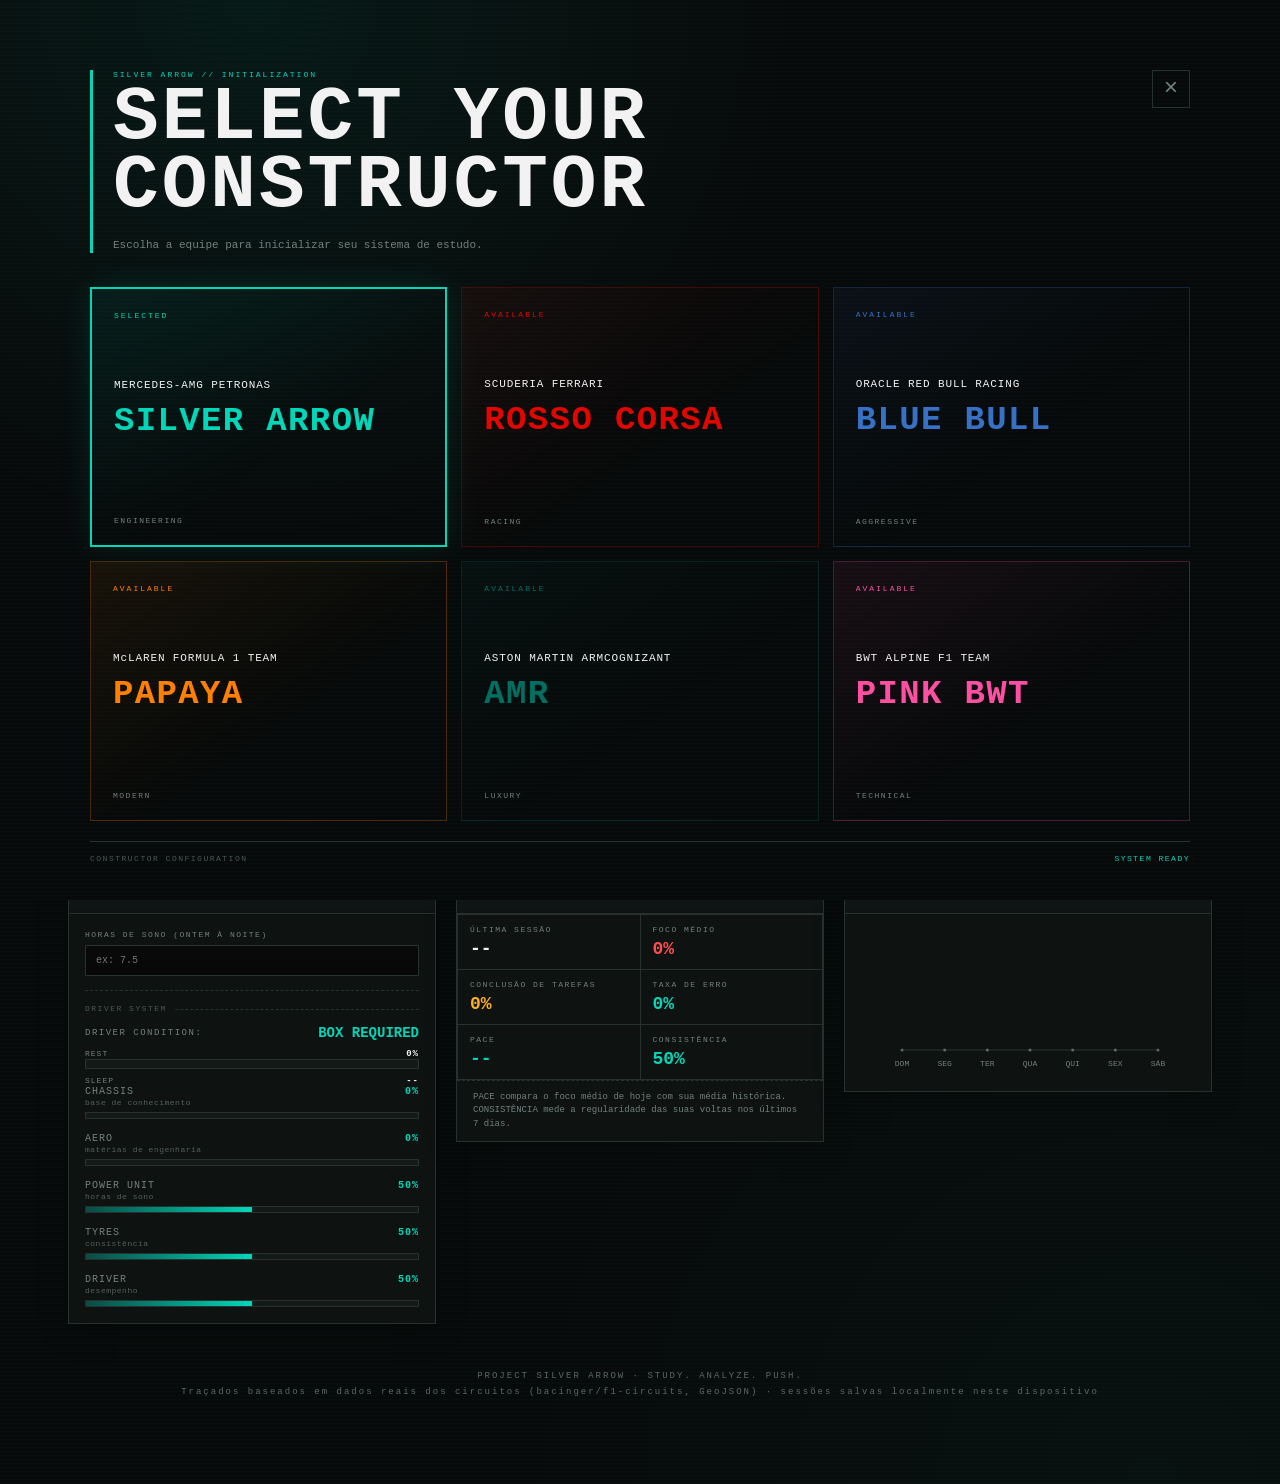
==== index.html @ b401e1d7 "Rename silver-arrow.html to index.html" ====
<!DOCTYPE html>
<html lang="pt-BR">

<head>
  <meta charset="UTF-8">

  <meta
    name="viewport"
    content="width=device-width, initial-scale=1.0"
  >

  <link rel="stylesheet" href="./css/base.css">
  <link
      id="teamStylesheet"
      rel="stylesheet"
  >

  <title>PROJECT SILVER ARROW</title>
</head>


<body>

<!-- =========================================================
     TEAM SELECTION OVERLAY
========================================================= -->

<div
  class="team-select-overlay"
  id="teamSelectOverlay"
>

  <div class="team-select-panel">

    <div class="team-select-header">

      <div>
        <span class="eyebrow">
          SILVER ARROW // INITIALIZATION
        </span>

        <h1>
          SELECT YOUR CONSTRUCTOR
        </h1>

        <p>
          Escolha a equipe para inicializar seu sistema de estudo.
        </p>
      </div>

      <button
        type="button"
        class="team-select-close"
        id="closeTeamSelectBtn"
        aria-label="Fechar seleção de equipe"
      >
        ×
      </button>

    </div>


    <div
      class="team-select-grid"
      id="teamSelectGrid"
    ></div>


    <div class="team-select-footer">

      <span>
        CONSTRUCTOR CONFIGURATION
      </span>

      <span>
        SYSTEM READY
      </span>

    </div>

  </div>

</div>



<!-- =========================================================
     TOPBAR
========================================================= -->

<header class="topbar">

  <div class="brand">

    <div
      class="brand-mark"
      aria-hidden="true"
    >
      S
    </div>


    <div class="brand-text">

      <div class="t1">
        SILVER ARROW
      </div>

      <div class="t2">
        MERCEDES-AMG STUDY CONTROL · POMODORO
      </div>

      <div
        class="brand-team"
        aria-label="Equipe atual"
      >
        MERCEDES-AMG PETRONAS
      </div>

    </div>

  </div>


  <div class="topbar-right">

    <div class="top-stat">

      <span>
        SESSÃO
      </span>

      <b id="topSession">
        FREE PRACTICE
      </b>

    </div>


    <div class="top-stat">

      <span>
        VOLTAS HOJE
      </span>

      <b id="topLapsToday">
        0
      </b>

    </div>


    <div class="top-stat">

      <span>
        TEMPO TOTAL
      </span>

      <b id="topTotalTime">
        0h 00m
      </b>

    </div>


    <button
      type="button"
      class="team-change-btn"
      id="changeTeamBtn"
    >
      TEAM // MERCEDES
    </button>

  </div>

</header>



<!-- =========================================================
     SUMMARY
========================================================= -->

<div
  class="summary"
  id="summaryBar"
></div>



<div class="wrap">


  <!-- =======================================================
       MAIN GRID
  ======================================================== -->

  <main class="main-grid">


    <!-- =====================================================
         SESSION PANEL
    ====================================================== -->

    <section class="session-panel">


      <div class="session-head">

        <div>

          <span class="eyebrow">
            CURRENT CIRCUIT
          </span>

          <h2 id="circuitTitle">
            SELECIONE UM CIRCUITO →
          </h2>

        </div>

        <span id="circuitLocation">
          -
        </span>

      </div>



      <!-- ===================================================
           TRACK
      ==================================================== -->

      <div class="trackview">

        <span
          class="track-rd"
          id="trackRd"
        >
          RD --
        </span>


        <svg
          id="trackSvg"
          viewBox="0 0 300 200"
          role="img"
          aria-label="Traçado do circuito"
        ></svg>


        <span class="track-caption">

          DISTÂNCIA PERCORRIDA

          <b id="trackPct">
            0%
          </b>

        </span>

      </div>



      <!-- ===================================================
           TIMER
      ==================================================== -->

      <div class="timer-block">

        <div
          class="session-type"
          id="sessionTypeLabel"
        >
          FREE PRACTICE
        </div>


        <div
          class="timer-display"
          id="timerDisplay"
        >
          25:00
        </div>


        <div
          class="timer-sub"
          id="timerSub"
        >
          SESSÃO PARADA · VOLTA 1
        </div>


        <div class="controls">

          <button
            type="button"
            id="startBtn"
          >
            [ PUSH ]
          </button>


          <button
            type="button"
            class="secondary"
            id="resetBtn"
          >
            [ BOX ]
          </button>

        </div>

      </div>



      <!-- ===================================================
           SESSION MODES
      ==================================================== -->

      <div class="modeswitch">

        <button
          type="button"
          data-mode="practice"
          class="active"
        >
          FREE PRACTICE 25
        </button>


        <button
          type="button"
          data-mode="qualy"
        >
          QUALIFYING
        </button>


        <button
          type="button"
          data-mode="race"
        >
          RACE
        </button>


        <button
          type="button"
          data-mode="short"
        >
          PIT STOP 5
        </button>


        <button
          type="button"
          data-mode="long"
        >
          BOX LONGO 15
        </button>

      </div>



      <!-- ===================================================
           SUBJECT
      ==================================================== -->

      <div class="box-body subject-body">

        <div class="subject-select">

          <label for="subjectSelect">
            MATÉRIA DESTA VOLTA
          </label>


          <select id="subjectSelect">

            <option value="calculo">
              Cálculo / Matemática (engenharia)
            </option>

            <option value="estruturas">
              Estruturas / Resistência dos Materiais (engenharia)
            </option>

            <option value="termo">
              Termodinâmica / Fluidos (engenharia)
            </option>

            <option value="eletrica">
              Eletricidade / Circuitos (engenharia)
            </option>

            <option value="programacao">
              Programação / Controle (engenharia)
            </option>

            <option value="outra">
              Outra matéria
            </option>

          </select>

        </div>

      </div>



      <!-- ===================================================
           ENGINEER
      ==================================================== -->

      <div class="engineer">

        <b>
          ENGINEER:
        </b>

        <span id="engineerMsg">
          Selecione um circuito e aperte PUSH
          para começar a sessão.
        </span>

      </div>



      <!-- ===================================================
           RATING / DEBRIEF
      ==================================================== -->

      <div
        class="rating-panel"
        id="ratingPanel"
        hidden
      >

        <div class="rtitle">
          DEBRIEF DA VOLTA —
          COMO FOI A SESSÃO?
        </div>


        <div class="rating-row">

          <div class="rlabel">

            <span>
              FOCO
            </span>

            <b id="focusVal">
              7
            </b>

          </div>


          <input
            type="range"
            min="1"
            max="10"
            value="7"
            id="focusRange"
          >

        </div>


        <div class="rating-row">

          <div class="rlabel">

            <span>
              TAREFAS CONCLUÍDAS
            </span>

            <b id="completionVal">
              80%
            </b>

          </div>


          <input
            type="range"
            min="0"
            max="100"
            value="80"
            id="completionRange"
          >

        </div>


        <div class="rating-row">

          <div class="rlabel">

            <span>
              ERROS / DISTRAÇÕES
            </span>

            <b id="errorsVal">
              10%
            </b>

          </div>


          <input
            type="range"
            min="0"
            max="100"
            value="10"
            id="errorsRange"
          >

        </div>


        <button
          type="button"
          class="rating-submit"
          id="ratingSubmit"
        >
          [ CONFIRMAR TELEMETRIA ]
        </button>

      </div>


    </section>



    <!-- =====================================================
         CIRCUIT PICKER
    ====================================================== -->

    <section class="picker-panel">

      <div class="picker-head">

        <div>

          <span class="eyebrow">
            SESSION ROUTING
          </span>

          <h2>
            CALENDÁRIO 2026
          </h2>

        </div>

        <span>
          24 GPs · traçados reais
        </span>

      </div>


      <div
        class="circuit-list"
        id="circuitList"
      ></div>

    </section>


  </main>



  <!-- =======================================================
       LOWER GRID
  ======================================================== -->

  <section class="lower-grid">


    <!-- =====================================================
         CAR STATUS
    ====================================================== -->

    <section class="box-panel">

      <div class="box-head">

        <h2>
          MERCEDES-AMG F1
        </h2>

        <span>
          status do carro
        </span>

      </div>


      <div class="box-body">


        <!-- ================================================
             SLEEP INPUT
        ================================================= -->

        <div
          class="subject-select sleep-input-group"
        >

          <label for="sleepInput">
            HORAS DE SONO (ONTEM À NOITE)
          </label>


          <input
            type="number"
            id="sleepInput"
            min="0"
            max="14"
            step="0.5"
            placeholder="ex: 7.5"
          >

        </div>



        <!-- ================================================
             DRIVER CONDITION
        ================================================= -->

        <div class="driver-condition">


          <div class="condition-header">

            <span>
              DRIVER CONDITION:
            </span>

            <strong id="restStatus">
              --
            </strong>

          </div>


          <div class="condition-row">

            <span>
              REST
            </span>

            <strong id="restValue">
              --%
            </strong>

          </div>


          <div class="bar-track">

            <div
              class="bar-fill"
              id="restBar"
              style="width:0%;"
            ></div>

          </div>


          <div class="condition-sleep">

            <span>
              SLEEP
            </span>

            <strong id="sleepDisplay">
              --
            </strong>

          </div>


        </div>



        <!-- ================================================
             CAR ATTRIBUTES
        ================================================= -->

        <div
          id="carStatusBody"
        ></div>


      </div>

    </section>



    <!-- =====================================================
         STUDY TELEMETRY
    ====================================================== -->

    <section class="box-panel">

      <div class="box-head">

        <h2>
          STUDY TELEMETRY
        </h2>

        <span id="telemetrySessionCount">
          0 voltas
        </span>

      </div>


      <div
        class="telemetry-grid"
        id="telemetryGrid"
      ></div>


      <div class="telemetry-note">

        PACE compara o foco médio de hoje
        com sua média histórica.

        CONSISTÊNCIA mede a regularidade
        das suas voltas nos últimos 7 dias.

      </div>

    </section>



    <!-- =====================================================
         FOCUS CHART
    ====================================================== -->

    <section class="box-panel">

      <div class="box-head">

        <h2>
          FOCO · 7 DIAS
        </h2>

        <span>
          histórico
        </span>

      </div>


      <div class="box-body">

        <svg
          class="chart-svg"
          id="focusChart"
          viewBox="0 0 280 140"
          role="img"
          aria-label="Histórico de foco dos últimos sete dias"
        ></svg>

      </div>

    </section>


  </section>



  <!-- =======================================================
       FOOTER
  ======================================================== -->

  <footer>

    <span>
      PROJECT SILVER ARROW · STUDY. ANALYZE. PUSH.
    </span>

    <br>

    <span>
      Traçados baseados em dados reais dos circuitos
      (bacinger/f1-circuits, GeoJSON)
      · sessões salvas localmente neste dispositivo
    </span>

  </footer>


</div>



<!-- =========================================================
     JAVASCRIPT
========================================================= -->

<script
  type="module"
  src="index.js"
></script>


</body>

</html>
---- css/base.css ----
/* =========================================================
   SILVER ARROW
   BASE UI SYSTEM

   Shared structure
   Shared dimensions
   Shared components
   Shared responsive behavior

   TEAM SKINS:
   - colors
   - visual identity
   - decorations
   - effects
   ========================================================= */


/* =========================================================
   CORE
   ========================================================= */

:root {

    /* -----------------------------------------------------
       STRUCTURAL COLORS
       ----------------------------------------------------- */

    --black: #070707;
    --black-2: #0a0a0a;

    --panel: #101010;
    --panel2: #151515;
    --panel3: #1b1b1b;

    --line: #292929;
    --line-bright: #3d3d3d;

    --silver: #bdbdbd;
    --silver-dim: #777777;
    --silver-dark: #444444;

    --white: #f2f2f2;

    /* -----------------------------------------------------
       TEAM FALLBACK
       ----------------------------------------------------- */

    --accent: #00d7b9;
    --accent-bright: #35ffe3;
    --accent-dark: #087c6d;
    --accent-dim: #084c44;

    --accent-rgb: 0, 215, 185;

    /* -----------------------------------------------------
       STATUS
       ----------------------------------------------------- */

    --red: #ff4d4d;
    --amber: #ffb020;
    --yellow: #fff200;
    --green: #b8d400;

    /* -----------------------------------------------------
       TYPOGRAPHY
       ----------------------------------------------------- */

    --mono:
        "JetBrains Mono",
        "IBM Plex Mono",
        "Courier New",
        monospace;

    --display:
        "Rajdhani",
        "Titillium Web",
        Arial,
        sans-serif;

    /* -----------------------------------------------------
       EFFECTS
       ----------------------------------------------------- */

    --glow-accent:
        0 0 14px
        rgba(
            var(--accent-rgb),
            0.18
        );

    --glow-accent-strong:
        0 0 20px
        rgba(
            var(--accent-rgb),
            0.35
        );
}


/* =========================================================
   RESET
   ========================================================= */

* {
    box-sizing: border-box;
}

html,
body {
    margin: 0;
    padding: 0;
}

html {
    min-height: 100%;
}

body {

    min-height: 100vh;

    overflow-x: hidden;

    background:
        var(--background, var(--black));

    color:
        var(--silver);

    font-family:
        var(--mono);

    -webkit-font-smoothing:
        antialiased;
}

button,
input,
select {
    font-family: inherit;
}

button {
    user-select: none;
}

button:focus-visible,
input:focus-visible,
select:focus-visible {

    outline:
        1px solid var(--accent);

    outline-offset: 2px;
}

a {
    color:
        var(--accent);
}


/* =========================================================
   SCROLLBAR
   ========================================================= */

::-webkit-scrollbar {

    width: 6px;
    height: 6px;
}

::-webkit-scrollbar-track {

    background:
        var(--black);
}

::-webkit-scrollbar-thumb {

    background:
        var(--line-bright);
}

::-webkit-scrollbar-thumb:hover {

    background:
        var(--accent-dim);
}


/* =========================================================
   LAYOUT
   ========================================================= */

.wrap {

    width: 100%;

    max-width: 1180px;

    margin: 0 auto;

    padding:
        22px 18px 60px;
}

.main-grid {

    display: grid;

    grid-template-columns:
        1.15fr 1fr;

    gap: 20px;

    align-items: start;
}

.lower-grid {

    display: grid;

    grid-template-columns:
        1fr 1fr 1fr;

    gap: 20px;

    margin-top: 20px;

    align-items: start;
}


/* =========================================================
   PANELS
   ========================================================= */

.session-panel,
.picker-panel,
.box-panel {

    position: relative;

    background:
        var(--panel);

    border:
        1px solid var(--line);

    box-shadow:
        0 10px 30px
        rgba(0, 0, 0, 0.18),

        inset 0 1px 0
        rgba(
            255,
            255,
            255,
            0.012
        );
}


/* =========================================================
   PANEL HEADERS
   ========================================================= */

.session-head,
.picker-head,
.box-head {

    display: flex;

    justify-content:
        space-between;

    align-items: center;

    gap: 12px;

    padding:
        12px 16px;

    border-bottom:
        1px solid var(--line);
}

.session-head h2,
.picker-head h2,
.box-head h2 {

    margin: 0;

    color:
        var(--white);

    font-size: 12px;

    letter-spacing: 3px;
}

.session-head span,
.picker-head span,
.box-head span {

    color:
        var(--silver-dim);

    font-size: 9px;

    letter-spacing: 1px;
}


/* =========================================================
   EYEBROW
   ========================================================= */

.eyebrow {

    display: block;

    margin-bottom: 5px;

    color:
        var(--accent);

    font-size: 8px;

    letter-spacing: 2px;
}


/* =========================================================
   BOX BODY
   ========================================================= */

.box-body {

    padding: 16px;
}

.subject-body {

    padding-bottom: 16px;

    border-bottom:
        1px solid var(--line);
}


/* =========================================================
   SUBJECT SELECT
   ========================================================= */

.subject-select {

    margin-bottom: 14px;
}

.subject-select:last-child {

    margin-bottom: 0;
}

.subject-select label {

    display: block;

    margin-bottom: 6px;

    color:
        var(--silver-dim);

    font-size: 8px;

    letter-spacing: 1.5px;
}

.subject-select select,
.subject-select input {

    width: 100%;

    padding:
        9px 10px;

    border:
        1px solid var(--line);

    background:
        linear-gradient(
            180deg,
            var(--black-2),
            var(--black)
        );

    color:
        var(--white);

    font-family:
        var(--mono);

    font-size: 10px;

    cursor: pointer;
}

.subject-select select:hover,
.subject-select input:hover {

    border-color:
        var(--line-bright);
}

.subject-select select:focus,
.subject-select input:focus {

    outline: none;

    border-color:
        var(--accent);

    box-shadow:
        0 0 0 1px
        rgba(
            var(--accent-rgb),
            0.08
        );
}


/* =========================================================
   SLEEP INPUT
   ========================================================= */

.sleep-input-group {

    margin-bottom: 16px;

    padding-bottom: 14px;

    border-bottom:
        1px dashed var(--line);
}

.sleep-input-group input {

    cursor: text;
}


/* =========================================================
   ENGINEER
   ========================================================= */

.engineer {

    display: flex;

    align-items:
        baseline;

    gap: 8px;

    padding:
        12px 16px;

    border-top:
        1px dashed var(--line);

    color:
        var(--silver-dim);

    font-size: 10px;

    line-height: 1.5;
}

.engineer b {

    flex-shrink: 0;

    color:
        var(--accent);

    font-size: 9px;

    letter-spacing: 1px;
}


/* =========================================================
   RATING PANEL
   ========================================================= */

.rating-panel {

    padding: 16px;

    border-top:
        1px solid var(--accent);

    background:
        linear-gradient(
            180deg,
            rgba(
                var(--accent-rgb),
                0.07
            ),
            rgba(
                var(--accent-rgb),
                0.02
            )
        );
}

.rating-panel[hidden] {
    display: none;
}

.rating-panel .rtitle {

    margin-bottom: 12px;

    color:
        var(--accent);

    font-size: 9px;

    letter-spacing: 2px;
}

.rating-row {

    margin-bottom: 12px;
}

.rating-row .rlabel {

    display: flex;

    justify-content:
        space-between;

    margin-bottom: 6px;

    color:
        var(--silver-dim);

    font-size: 9px;
}

.rating-row .rlabel b {

    color:
        var(--white);
}

.rating-row input[type="range"] {

    width: 100%;

    accent-color:
        var(--accent);

    cursor: pointer;
}

.rating-submit {

    width: 100%;

    margin-top: 4px;

    padding: 10px;

    border:
        1px solid var(--accent);

    background:
        var(--accent-dim);

    color:
        var(--accent);

    font-family:
        var(--mono);

    font-size: 10px;

    letter-spacing: 2px;

    cursor: pointer;
}

.rating-submit:hover {

    background:
        var(--accent);

    color:
        var(--black);

    box-shadow:
        var(--glow-accent);
}


/* =========================================================
   CAR STATUS
   ========================================================= */

.car-attr {

    margin-bottom: 14px;
}

.car-attr:last-child {

    margin-bottom: 0;
}

.car-attr-row {

    display: flex;

    justify-content:
        space-between;

    margin-bottom: 5px;

    font-size: 10px;

    letter-spacing: 1px;
}

.car-attr-row .attr-name {

    color:
        var(--silver-dim);
}

.car-attr-row .attr-name small {

    display: block;

    margin-top: 1px;

    color:
        var(--silver-dim);

    opacity: 0.7;

    font-size: 8px;

    letter-spacing: 0.5px;

    text-transform: none;
}

.car-attr-row .attr-val {

    color:
        var(--accent);

    font-weight: 600;

    font-variant-numeric:
        tabular-nums;
}


/* =========================================================
   BARS
   ========================================================= */

.bar-track {

    position: relative;

    height: 7px;

    overflow: hidden;

    background:
        var(--panel2);

    border:
        1px solid var(--line);
}

.bar-fill {

    height: 100%;

    background:
        linear-gradient(
            90deg,
            var(--accent-dim),
            var(--accent)
        );

    box-shadow:
        0 0 7px
        rgba(
            var(--accent-rgb),
            0.25
        );
}


/* =========================================================
   DRIVER CONDITION
   ========================================================= */

.driver-condition {

    position: relative;

    margin-top: 18px;

    padding-top: 15px;

    border-top:
        1px dashed var(--line);
}

.driver-condition::before {

    content:
        "DRIVER SYSTEM";

    position: absolute;

    top: -6px;

    left: 0;

    padding-right: 8px;

    background:
        var(--panel);

    color:
        var(--silver-dark);

    font-size: 8px;

    letter-spacing: 1.5px;
}

.condition-header {

    display: flex;

    justify-content:
        space-between;

    align-items: center;

    margin-bottom: 8px;
}

.condition-header span {

    color:
        var(--silver-dim);

    font-size: 9px;

    letter-spacing: 1.5px;
}

.condition-header strong {

    color:
        var(--accent);

    font-size: 14px;

    font-weight: 600;

    font-variant-numeric:
        tabular-nums;
}

.condition-row,
.condition-sleep {

    display: flex;

    justify-content:
        space-between;

    align-items: center;

    margin-top: 7px;

    color:
        var(--silver-dim);

    font-size: 8px;

    letter-spacing: 1px;
}

.condition-row strong,
.condition-sleep strong {

    color:
        var(--white);

    font-size: 9px;

    font-variant-numeric:
        tabular-nums;
}

.driver-condition .bar-track {

    height: 10px;
}

.driver-condition .bar-fill {

    transition:
        width 300ms ease,
        background 200ms ease;
}


/* =========================================================
   REST STATES
   ========================================================= */

.driver-condition.warning .bar-fill {

    background:
        linear-gradient(
            90deg,
            #704800,
            var(--amber)
        );
}

.driver-condition.warning
.condition-header strong {

    color:
        var(--amber);
}

.driver-condition.danger .bar-fill {

    background:
        linear-gradient(
            90deg,
            #641f1f,
            var(--red)
        );
}

.driver-condition.danger
.condition-header strong {

    color:
        var(--red);
}


/* =========================================================
   TELEMETRY
   ========================================================= */

.telemetry-grid {

    display: grid;

    grid-template-columns:
        1fr 1fr;

    gap: 1px;

    background:
        var(--line);

    border:
        1px solid var(--line);
}

.telemetry-cell {

    padding:
        10px 12px;

    background:
        var(--panel);
}

.telemetry-cell .tlabel {

    margin-bottom: 5px;

    color:
        var(--silver-dim);

    font-size: 8px;

    letter-spacing: 1.5px;
}

.telemetry-cell .tval {

    color:
        var(--white);

    font-size: 18px;

    font-weight: 600;

    font-variant-numeric:
        tabular-nums;
}

.telemetry-cell .tval.teal {

    color:
        var(--accent);
}

.telemetry-cell .tval.amber {

    color:
        var(--amber);
}

.telemetry-cell .tval.red {

    color:
        var(--red);
}

.telemetry-note {

    padding:
        10px 16px;

    border-top:
        1px dashed var(--line);

    color:
        var(--silver-dim);

    font-size: 9px;

    line-height: 1.5;
}


/* =========================================================
   FOCUS CHART
   ========================================================= */

.chart-svg {

    width: 100%;

    height: 140px;
}

.chart-axis-line {

    stroke:
        var(--line);

    stroke-width: 1;
}

.chart-line {

    fill: none;

    stroke:
        var(--accent);

    stroke-width: 2;

    filter:
        drop-shadow(
            0 0 3px
            rgba(
                var(--accent-rgb),
                0.6
            )
        );
}

.chart-dot {

    fill:
        var(--white);
}

.chart-label {

    fill:
        var(--silver-dim);

    font-family:
        var(--mono);

    font-size: 8px;
}


/* =========================================================
   CIRCUIT PICKER
   ========================================================= */

.circuit-list {

    max-height: 560px;

    overflow-y: auto;
}

.circuit-row {

    position: relative;

    display: flex;

    align-items: center;

    gap: 12px;

    padding:
        10px 16px;

    border-bottom:
        1px solid var(--line);

    cursor: pointer;

    transition:
        background 100ms ease,
        padding-left 100ms ease;
}

.circuit-row:hover {

    background:
        var(--panel2);
}

.circuit-row.active {

    padding-left: 14px;

    background:
        linear-gradient(
            90deg,
            rgba(
                var(--accent-rgb),
                0.10
            ),
            rgba(
                var(--accent-rgb),
                0.025
            )
        );

    border-left:
        2px solid var(--accent);

    box-shadow:
        inset 10px 0 20px
        rgba(
            var(--accent-rgb),
            0.025
        );
}

.circuit-row .rd {

    width: 26px;

    flex-shrink: 0;

    color:
        var(--silver-dim);

    font-size: 9px;
}

.circuit-row .mini-track {

    width: 46px;

    height: 32px;

    flex-shrink: 0;

    opacity: 0.8;
}

.circuit-row:hover .mini-track,
.circuit-row.active .mini-track {

    opacity: 1;
}

.circuit-row .mini-track svg {

    width: 100%;

    height: 100%;
}

.circuit-row .mini-track .track-line {

    stroke-width: 4;
}

.circuit-row .rinfo {

    flex: 1;

    min-width: 0;
}

.circuit-row .rname {

    color:
        var(--white);

    font-size: 11px;

    white-space: nowrap;

    overflow: hidden;

    text-overflow: ellipsis;
}

.circuit-row .rmeta {

    margin-top: 2px;

    color:
        var(--silver-dim);

    font-size: 9px;

    white-space: nowrap;

    overflow: hidden;

    text-overflow: ellipsis;
}

.circuit-row .rlaps {

    flex-shrink: 0;

    color:
        var(--accent);

    font-size: 10px;

    text-align: right;

    font-variant-numeric:
        tabular-nums;
}

.circuit-row .rlaps small {

    display: block;

    color:
        var(--silver-dim);

    font-size: 8px;

    letter-spacing: 1px;
}

.status-tag {

    flex-shrink: 0;

    padding:
        2px 5px;

    border:
        1px solid currentColor;

    font-size: 8px;

    letter-spacing: 1px;
}

.status-tag.cancel {

    color:
        var(--red);
}

.status-tag.next {

    color:
        var(--amber);
}


/* =========================================================
   TEAM SELECTION OVERLAY
   ========================================================= */

.team-select-overlay {

    position: fixed;

    inset: 0;

    z-index: 9999;

    display: none;

    overflow-y: auto;

    background:
        var(--background);

    color:
        var(--silver);
}

.team-select-overlay.is-open {

    display: block;
}

body.team-selection-open {

    overflow: hidden;
}


/* =========================================================
   TEAM SELECT PANEL
   ========================================================= */

.team-select-panel {

    width:
        min(
            1100px,
            calc(100% - 40px)
        );

    min-height: 100vh;

    margin: 0 auto;

    padding:
        70px 0 40px;

    display: flex;

    flex-direction: column;

    justify-content: center;
}


/* =========================================================
   TEAM SELECT HEADER
   ========================================================= */

.team-select-header {

    position: relative;

    display: flex;

    justify-content:
        space-between;

    gap: 30px;

    margin-bottom: 34px;

    padding-left: 20px;

    border-left:
        3px solid var(--accent);
}

.team-select-header h1 {

    margin: 0;

    color:
        var(--white);

    font-family:
        "Rajdhani",
        var(--mono),
        sans-serif;

    font-size:
        clamp(
            42px,
            7vw,
            76px
        );

    line-height: 0.9;

    letter-spacing:
        0.04em;
}

.team-select-header p {

    margin:
        16px 0 0;

    color:
        var(--silver-dim);

    font-size: 11px;

    line-height: 1.5;
}


/* =========================================================
   CLOSE BUTTON
   ========================================================= */

.team-select-close {

    width: 38px;

    height: 38px;

    flex-shrink: 0;

    border:
        1px solid var(--line);

    background:
        transparent;

    color:
        var(--silver-dim);

    font-size: 24px;

    line-height: 1;

    cursor: pointer;
}

.team-select-close:hover {

    color:
        var(--accent);

    border-color:
        var(--accent);

    background:
        rgba(
            var(--accent-rgb),
            0.05
        );
}


/* =========================================================
   TEAM SELECT GRID
   ========================================================= */

.team-select-grid {

    display: grid;

    grid-template-columns:
        repeat(
            3,
            1fr
        );

    gap: 14px;
}


/* =========================================================
   TEAM SELECT CARD
   ========================================================= */

.team-select-card {

    position: relative;

    min-height: 260px;

    display: flex;

    flex-direction: column;

    align-items: flex-start;

    padding: 22px;

    border:
        1px solid
        color-mix(
            in srgb,
            var(--team-accent)
            25%,
            transparent
        );

    background:
        linear-gradient(
            145deg,
            color-mix(
                in srgb,
                var(--team-accent)
                7%,
                transparent
            ),
            transparent 60%
        );

    color:
        var(--silver);

    text-align: left;

    cursor: pointer;

    transition:
        transform 180ms ease,
        border-color 180ms ease,
        background 180ms ease,
        box-shadow 180ms ease;
}

.team-select-card:hover {

    transform:
        translateY(-4px);

    border-color:
        var(--team-accent);

    background:
        linear-gradient(
            145deg,
            color-mix(
                in srgb,
                var(--team-accent)
                10%,
                transparent
            ),
            transparent 65%
        );
}

.team-select-card.selected {

    border:
        2px solid
        var(--team-accent);

    box-shadow:
        0 0 30px
        color-mix(
            in srgb,
            var(--team-accent)
            12%,
            transparent
        );
}


/* =========================================================
   TEAM SELECT CARD CONTENT
   ========================================================= */

.team-select-card__status {

    color:
        var(--team-accent);

    font-size: 8px;

    letter-spacing: 2px;
}

.team-select-card__team {

    margin-top: 58px;

    color:
        var(--white);

    font-size: 11px;

    line-height: 1.4;

    letter-spacing:
        0.08em;
}

.team-select-card__project {

    margin-top: 8px;

    color:
        var(--team-accent);

    font-family:
        "Rajdhani",
        var(--mono),
        sans-serif;

    font-size: 34px;

    font-weight: 700;

    letter-spacing:
        0.04em;
}

.team-select-card__style {

    position: absolute;

    left: 22px;

    bottom: 20px;

    color:
        var(--silver-dim);

    font-size: 8px;

    letter-spacing: 1.5px;
}


/* =========================================================
   TEAM SELECT FOOTER
   ========================================================= */

.team-select-footer {

    display: flex;

    justify-content:
        space-between;

    margin-top: 20px;

    padding-top: 12px;

    border-top:
        1px solid var(--line);

    color:
        var(--silver-dark);

    font-size: 8px;

    letter-spacing: 1.5px;
}

.team-select-footer span:last-child {

    color:
        var(--accent);
}


/* =========================================================
   FOOTER
   ========================================================= */

footer {

    margin-top: 20px;

    padding:
        24px 0;

    color:
        var(--silver-dim);

    font-size: 9px;

    letter-spacing: 2px;

    line-height: 1.8;

    text-align: center;

    opacity: 0.8;
}


/* =========================================================
   RESPONSIVE
   ========================================================= */

@media (max-width: 920px) {

    .main-grid {

        grid-template-columns:
            1fr;
    }

    .lower-grid {

        grid-template-columns:
            1fr;
    }
}


@media (max-width: 800px) {

    .team-select-panel {

        width:
            min(
                calc(100% - 28px),
                600px
            );

        padding:
            40px 0;
    }

    .team-select-grid {

        grid-template-columns:
            1fr;
    }

    .team-select-header h1 {

        font-size: 48px;
    }

    .team-select-card {

        min-height: 210px;
    }

    .team-select-card__project {

        font-size: 28px;
    }
}


@media (max-width: 700px) {

    .topbar {

        align-items:
            flex-start;
    }

    .topbar-right {

        width: 100%;

        justify-content:
            space-between;

        gap: 10px;

        flex-wrap: wrap;
    }

    .topbar-right > div::before {

        display: none;
    }

    .trackview {

        height: 240px;
    }

    .timer-display {

        font-size: 52px;
    }

    .modeswitch {

        overflow-x: auto;
    }

    .modeswitch button {

        min-width: 110px;

        font-size: 8px;

        letter-spacing: 1px;
    }

    .session-head,
    .picker-head,
    .box-head {

        align-items:
            flex-start;

        flex-direction:
            column;
    }
}


@media (max-width: 520px) {

    .wrap {

        padding:
            14px 10px 40px;
    }

    .brand-text .t1 {

        font-size: 13px;
    }

    .brand-text .t2 {

        font-size: 8px;
    }

    .timer-display {

        font-size: 46px;
    }

    .controls button {

        padding:
            10px 14px;

        font-size: 9px;
    }

    .summary .cell {

        padding:
            10px 12px;
    }

    .summary .value {

        font-size: 17px;
    }

    .circuit-row {

        gap: 8px;

        padding:
            9px 10px;
    }

    .circuit-row .mini-track {

        width: 40px;
    }

    .team-select-header {

        padding-left: 14px;
    }

    .team-select-header h1 {

        font-size: 38px;
    }

    .team-select-header p {

        font-size: 10px;
    }

    .team-select-card {

        min-height: 190px;

        padding: 18px;
    }

    .team-select-card__project {

        font-size: 25px;
    }

    .team-select-footer {

        flex-direction:
            column;

        gap: 6px;
    }

    footer {

        font-size: 8px;

        letter-spacing: 1px;
    }
}
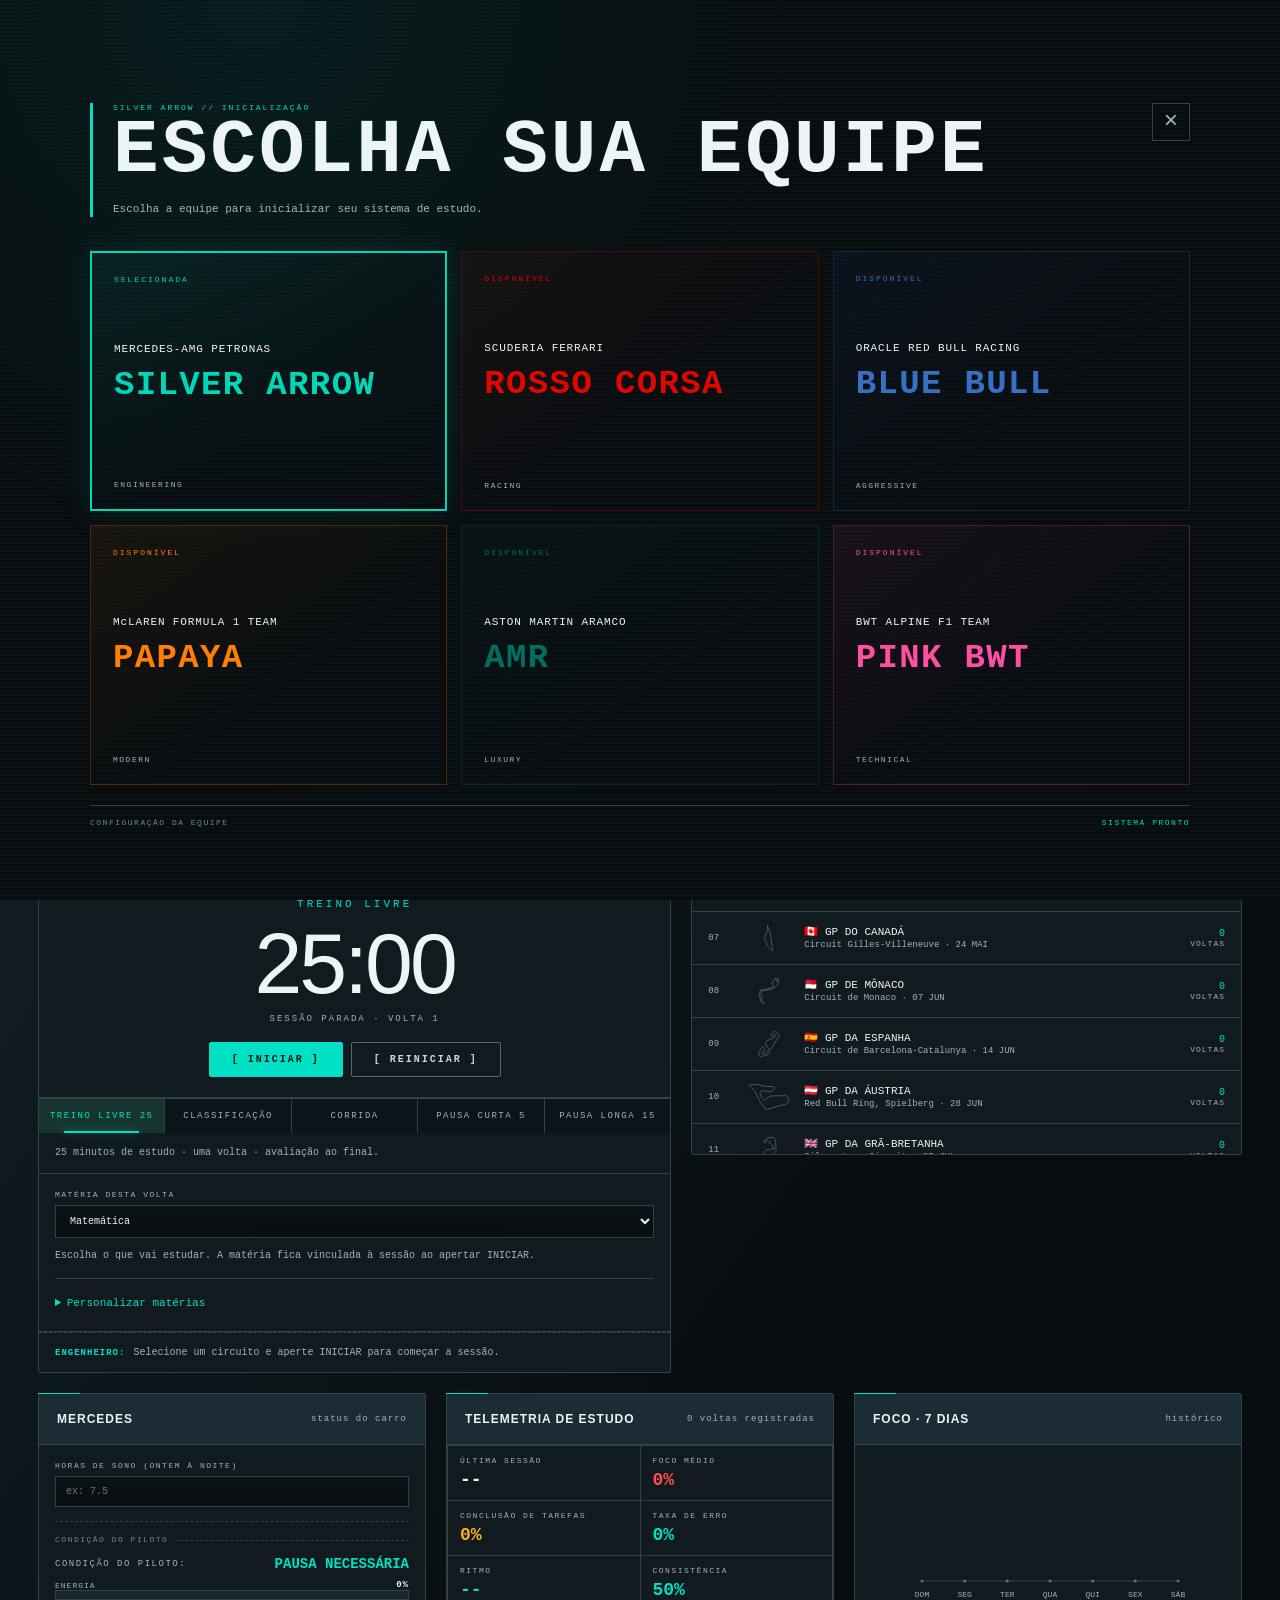
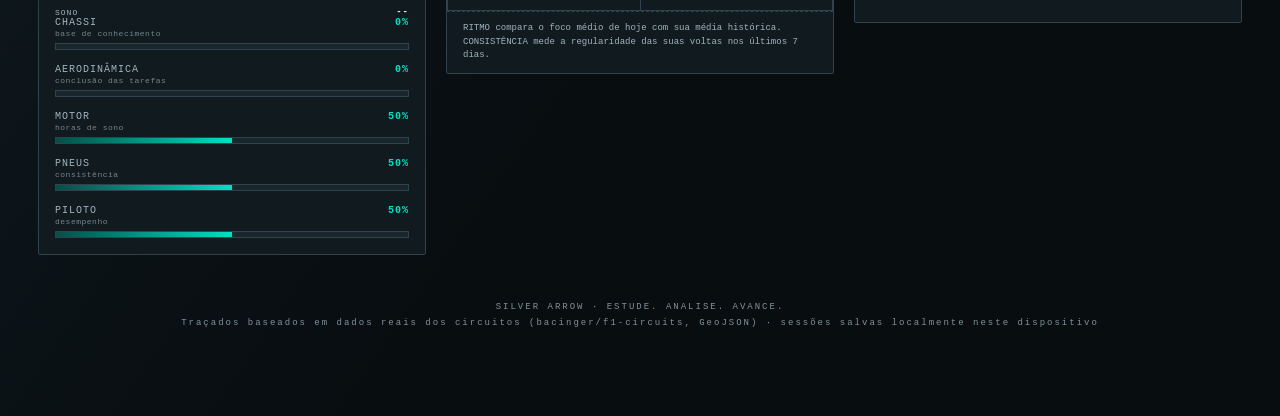
==== commit f732e38d: "Personaliza matérias, adiciona campeonato semanal e revisa temas" ====
--- a/index.html
+++ b/index.html
@@ -15,7 +15,7 @@
       rel="stylesheet"
   >
 
-  <title>PROJECT SILVER ARROW</title>
+  <title>PROJETO SILVER ARROW</title>
 </head>
 
 
@@ -36,11 +36,11 @@
 
       <div>
         <span class="eyebrow">
-          SILVER ARROW // INITIALIZATION
+          SILVER ARROW // INICIALIZAÇÃO
         </span>
 
         <h1>
-          SELECT YOUR CONSTRUCTOR
+          ESCOLHA SUA EQUIPE
         </h1>
 
         <p>
@@ -69,11 +69,11 @@
     <div class="team-select-footer">
 
       <span>
-        CONSTRUCTOR CONFIGURATION
+        CONFIGURAÇÃO DA EQUIPE
       </span>
 
       <span>
-        SYSTEM READY
+        SISTEMA PRONTO
       </span>
 
     </div>
@@ -107,7 +107,7 @@
       </div>
 
       <div class="t2">
-        MERCEDES-AMG STUDY CONTROL · POMODORO
+        MERCEDES-AMG CONTROLE DE ESTUDOS · POMODORO
       </div>
 
       <div
@@ -131,7 +131,7 @@
       </span>
 
       <b id="topSession">
-        FREE PRACTICE
+        TREINO LIVRE
       </b>
 
     </div>
@@ -168,7 +168,7 @@
       class="team-change-btn"
       id="changeTeamBtn"
     >
-      TEAM // MERCEDES
+      EQUIPE // MERCEDES
     </button>
 
   </div>
@@ -195,6 +195,25 @@
        MAIN GRID
   ======================================================== -->
 
+  <section class="championship-grid" aria-label="Campeonato e premiação semanal">
+    <section id="championshipCard" class="championship-card">
+      <div class="championship-heading"><span class="eyebrow">CAMPEONATO DE ESTUDOS</span><span id="championshipPeriod"></span></div>
+      <div class="championship-standing"><strong id="championshipPosition">P22</strong><span id="championshipMovement" aria-live="polite">— Primeira semana</span></div>
+      <p id="championshipProgress"></p>
+      <div id="championshipDays" class="championship-days" aria-label="Dias de estudo na semana"></div>
+      <p id="championshipComparison" class="championship-note"></p>
+      <details class="championship-rules"><summary>Como funciona a classificação?</summary><p>Semana de segunda a domingo. Estudar 25 minutos em cinco dias rende P1; nenhum estudo rende P22. Cada dia vale até 25 minutos para a posição: concentrar tudo em um dia não substitui a consistência. Durante a semana, a meta provisória cresce de um a cinco dias. Pausas não contam. A classificação é pessoal, em uma escala de 22 posições.</p></details>
+      <p id="championshipStorage" role="status" class="championship-note"></p>
+    </section>
+    <section id="weeklyAward" class="championship-card weekly-award">
+      <span class="eyebrow">PREMIAÇÃO SEMANAL</span>
+      <div class="award-result"><svg id="awardIcon" viewBox="0 0 48 48" width="48" height="48" aria-label="Troféu" role="img" hidden><path d="M14 6h20v12c0 9-5 13-10 13s-10-4-10-13V6Zm0 4H6v6c0 7 4 10 10 10m18-16h8v6c0 7-4 10-10 10M24 31v9m-8 2h16" fill="none" stroke="currentColor" stroke-width="3" stroke-linejoin="round"/></svg><strong id="awardPosition">—</strong></div>
+      <h2 id="awardTitle">Sua primeira premiação está chegando</h2>
+      <p id="awardDescription"></p>
+      <p class="championship-note">O resultado da semana encerrada fica salvo neste navegador. Ouro para P1, prata para P2 e bronze para P3.</p>
+    </section>
+  </section>
+
   <main class="main-grid">
 
 
@@ -210,7 +229,7 @@
         <div>
 
           <span class="eyebrow">
-            CURRENT CIRCUIT
+            CIRCUITO ATUAL
           </span>
 
           <h2 id="circuitTitle">
@@ -237,7 +256,7 @@
           class="track-rd"
           id="trackRd"
         >
-          RD --
+          ETAPA --
         </span>
 
 
@@ -273,7 +292,7 @@
           class="session-type"
           id="sessionTypeLabel"
         >
-          FREE PRACTICE
+          TREINO LIVRE
         </div>
 
 
@@ -299,7 +318,7 @@
             type="button"
             id="startBtn"
           >
-            [ PUSH ]
+            [ INICIAR ]
           </button>
 
 
@@ -308,7 +327,7 @@
             class="secondary"
             id="resetBtn"
           >
-            [ BOX ]
+            [ REINICIAR ]
           </button>
 
         </div>
@@ -328,7 +347,7 @@
           data-mode="practice"
           class="active"
         >
-          FREE PRACTICE 25
+          TREINO LIVRE 25
         </button>
 
 
@@ -336,7 +355,7 @@
           type="button"
           data-mode="qualy"
         >
-          QUALIFYING
+          CLASSIFICAÇÃO
         </button>
 
 
@@ -344,7 +363,7 @@
           type="button"
           data-mode="race"
         >
-          RACE
+          CORRIDA
         </button>
 
 
@@ -352,7 +371,7 @@
           type="button"
           data-mode="short"
         >
-          PIT STOP 5
+          PAUSA CURTA 5
         </button>
 
 
@@ -360,7 +379,7 @@
           type="button"
           data-mode="long"
         >
-          BOX LONGO 15
+          PAUSA LONGA 15
         </button>
 
       </div>
@@ -371,6 +390,8 @@
            SUBJECT
       ==================================================== -->
 
+      <p id="modeHelp" class="mode-help">25 minutos de estudo · uma volta · avaliação ao final.</p>
+
       <div class="box-body subject-body">
 
         <div class="subject-select">
@@ -380,33 +401,28 @@
           </label>
 
 
-          <select id="subjectSelect">
-
-            <option value="calculo">
-              Cálculo / Matemática (engenharia)
-            </option>
-
-            <option value="estruturas">
-              Estruturas / Resistência dos Materiais (engenharia)
-            </option>
-
-            <option value="termo">
-              Termodinâmica / Fluidos (engenharia)
-            </option>
-
-            <option value="eletrica">
-              Eletricidade / Circuitos (engenharia)
-            </option>
-
-            <option value="programacao">
-              Programação / Controle (engenharia)
-            </option>
-
-            <option value="outra">
-              Outra matéria
-            </option>
-
-          </select>
+          <select id="subjectSelect" aria-describedby="subjectHelp"></select>
+          <p id="subjectHelp" class="subject-help">Escolha o que vai estudar. A matéria fica vinculada à sessão ao apertar INICIAR.</p>
+          <details class="subject-manager">
+            <summary>Personalizar matérias</summary>
+            <form id="addSubjectForm" class="subject-form">
+              <label for="newSubjectName">Nova matéria</label>
+              <div class="subject-actions">
+                <input id="newSubjectName" type="text" maxlength="80" required placeholder="Ex.: Direito, Música, Biologia" autocomplete="off">
+                <button type="submit">Adicionar</button>
+              </div>
+            </form>
+            <form id="editSubjectForm" class="subject-form">
+              <label for="editSubjectName">Editar a matéria selecionada</label>
+              <input id="editSubjectName" type="text" maxlength="80" required autocomplete="off">
+              <div class="subject-actions">
+                <button type="submit">Salvar nome</button>
+                <button id="deleteSubjectBtn" type="button" class="subject-delete">Excluir da lista</button>
+              </div>
+            </form>
+            <p class="subject-help">A lista é salva neste navegador. Excluir uma matéria não apaga as sessões anteriores.</p>
+          </details>
+          <p id="subjectStatus" class="subject-help" role="status" aria-live="polite"></p>
 
         </div>
 
@@ -421,11 +437,11 @@
       <div class="engineer">
 
         <b>
-          ENGINEER:
+          ENGENHEIRO:
         </b>
 
         <span id="engineerMsg">
-          Selecione um circuito e aperte PUSH
+          Selecione um circuito e aperte INICIAR
           para começar a sessão.
         </span>
 
@@ -444,7 +460,7 @@
       >
 
         <div class="rtitle">
-          DEBRIEF DA VOLTA —
+          AVALIAÇÃO DA VOLTA —
           COMO FOI A SESSÃO?
         </div>
 
@@ -553,7 +569,7 @@
         <div>
 
           <span class="eyebrow">
-            SESSION ROUTING
+            SELEÇÃO DE CIRCUITO
           </span>
 
           <h2>
@@ -596,7 +612,7 @@
 
       <div class="box-head">
 
-        <h2>
+        <h2 id="carTeamName">
           MERCEDES-AMG F1
         </h2>
 
@@ -646,7 +662,7 @@
           <div class="condition-header">
 
             <span>
-              DRIVER CONDITION:
+              CONDIÇÃO DO PILOTO:
             </span>
 
             <strong id="restStatus">
@@ -659,7 +675,7 @@
           <div class="condition-row">
 
             <span>
-              REST
+              ENERGIA
             </span>
 
             <strong id="restValue">
@@ -683,7 +699,7 @@
           <div class="condition-sleep">
 
             <span>
-              SLEEP
+              SONO
             </span>
 
             <strong id="sleepDisplay">
@@ -713,7 +729,7 @@
 
 
     <!-- =====================================================
-         STUDY TELEMETRY
+         TELEMETRIA DE ESTUDO
     ====================================================== -->
 
     <section class="box-panel">
@@ -721,7 +737,7 @@
       <div class="box-head">
 
         <h2>
-          STUDY TELEMETRY
+          TELEMETRIA DE ESTUDO
         </h2>
 
         <span id="telemetrySessionCount">
@@ -739,7 +755,7 @@
 
       <div class="telemetry-note">
 
-        PACE compara o foco médio de hoje
+        RITMO compara o foco médio de hoje
         com sua média histórica.
 
         CONSISTÊNCIA mede a regularidade
@@ -795,8 +811,8 @@
 
   <footer>
 
-    <span>
-      PROJECT SILVER ARROW · STUDY. ANALYZE. PUSH.
+    <span id="projectFooter">
+      PROJETO SILVER ARROW · ESTUDE. ANALISE. AVANCE.
     </span>
 
     <br>
--- a/css/base.css
+++ b/css/base.css
@@ -730,7 +730,7 @@
 .driver-condition::before {
 
     content:
-        "DRIVER SYSTEM";
+        "CONDIÇÃO DO PILOTO";
 
     position: absolute;
 
@@ -1832,4 +1832,46 @@
 
         letter-spacing: 1px;
     }
-}+}
+/* Subject management works with every team skin. */
+.subject-help { margin: 10px 0 0; font-size: 10px; line-height: 1.6; color: var(--silver-dim); letter-spacing: 0; }
+.subject-help:empty { display: none; }
+.subject-manager { margin-top: 14px; padding-top: 12px; border-top: 1px solid var(--line); }
+.subject-manager summary { cursor: pointer; color: var(--accent); font-size: 11px; padding: 6px 0; }
+.subject-form { margin-top: 16px; }
+.subject-form label { margin-bottom: 8px; }
+.subject-actions { display: flex; gap: 8px; margin-top: 8px; flex-wrap: wrap; }
+.subject-actions input { flex: 1 1 180px; min-width: 0; }
+.subject-actions button { padding: 10px 12px; border: 1px solid var(--accent); border-radius: 4px; background: var(--accent-dim); color: var(--accent); font: 11px var(--mono); cursor: pointer; min-height: 40px; }
+.subject-actions button:hover { background: var(--accent); color: var(--black); }
+.subject-actions .subject-delete { color: var(--silver); background: transparent; border-color: var(--line-bright); }
+.subject-actions .subject-delete:hover { border-color: var(--red); color: var(--red); background: transparent; }
+
+/* Weekly championship uses the active team's visual tokens. */
+.championship-grid { display: grid; grid-template-columns: minmax(0, 1.3fr) minmax(0, 1fr); gap: 20px; margin-bottom: 24px; }
+.championship-card { min-width: 0; padding: 22px; background: var(--panel); border: 1px solid var(--line); border-radius: 8px; color: var(--white); }
+.championship-heading { display: flex; flex-wrap: wrap; justify-content: space-between; gap: 12px; }
+.championship-heading > span:last-child { color: var(--silver-dim); font-size: 11px; }
+.championship-standing { display: flex; align-items: center; gap: 20px; margin: 18px 0; flex-wrap: wrap; }
+.championship-standing strong { font: 700 62px/1 var(--display); color: var(--accent); }
+#championshipMovement { font-size: 12px; color: var(--silver); }
+#championshipMovement[data-direction="up"] { color: var(--accent); }
+#championshipMovement[data-direction="down"] { color: var(--red); }
+.championship-card p { font: 11px/1.7 var(--mono); overflow-wrap: anywhere; }
+.championship-days { display: flex; gap: 6px; margin: 16px 0; }
+.championship-day { flex: 1; min-width: 0; text-align: center; padding: 10px 2px; border: 1px solid var(--line); color: var(--silver-dim); font-size: 9px; }
+.championship-day.complete { background: var(--accent-dim); border-color: var(--accent); color: var(--accent); }
+.championship-day.partial { border-color: var(--line-bright); color: var(--silver); }
+.championship-card .championship-note { color: var(--silver-dim); font-size: 10px; }
+.championship-note:empty { display: none; }
+.championship-rules summary { cursor: pointer; font: 11px var(--mono); color: var(--accent); padding: 6px 0; }
+.championship-rules p { color: var(--silver); }
+.award-result { display: flex; align-items: center; gap: 14px; margin: 20px 0; color: var(--silver); }
+.award-result strong { font: 600 48px/1 var(--display); }
+.award-result svg[hidden] { display: none; }
+.weekly-award h2 { font: 600 20px var(--display); margin: 12px 0; }
+.weekly-award[data-tier="gold"] .award-result { color: #efc86d; }
+.weekly-award[data-tier="silver"] .award-result { color: #d1dde7; }
+.weekly-award[data-tier="bronze"] .award-result { color: #df9c72; }
+.mode-help { padding: 12px 16px; margin: 0; color: var(--silver-dim); border-bottom: 1px solid var(--line); font: 10px/1.6 var(--mono); }
+@media (max-width: 800px) { .championship-grid { grid-template-columns: minmax(0, 1fr); } .championship-card { padding: 18px; } }
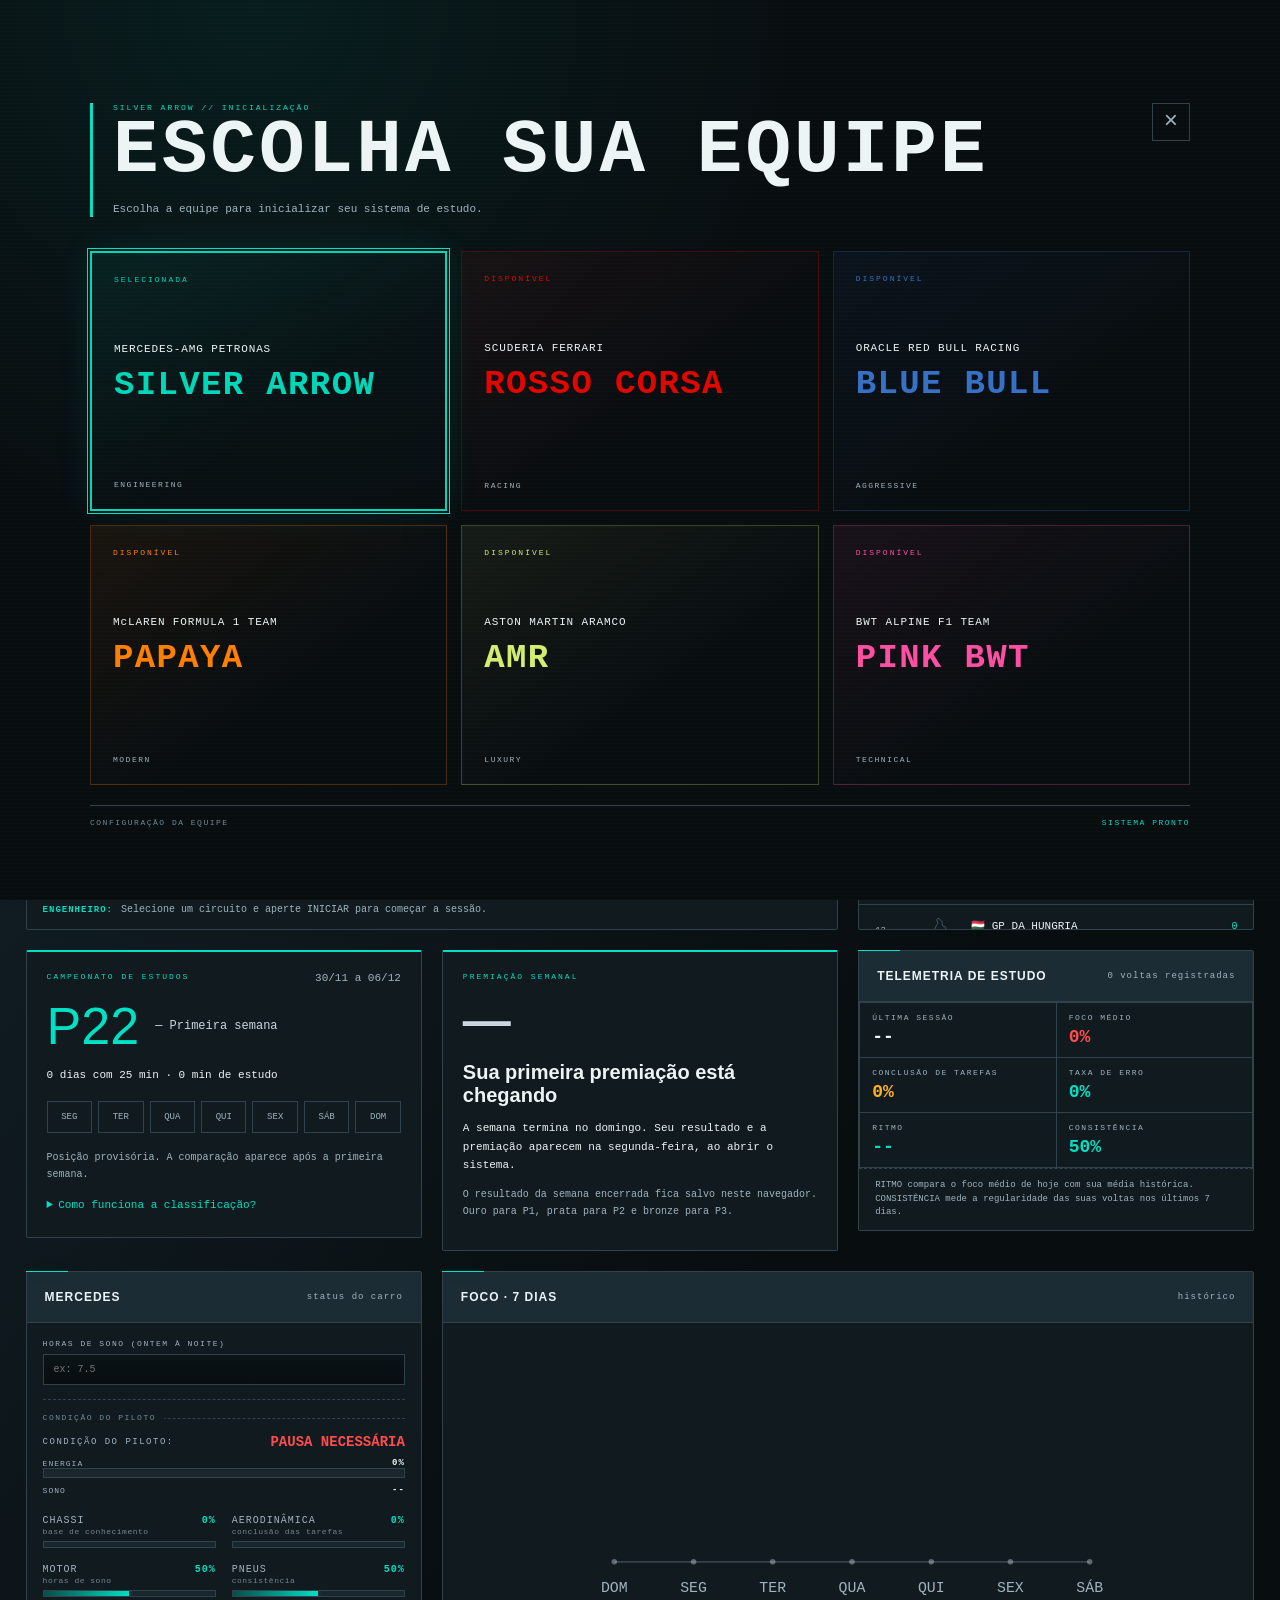
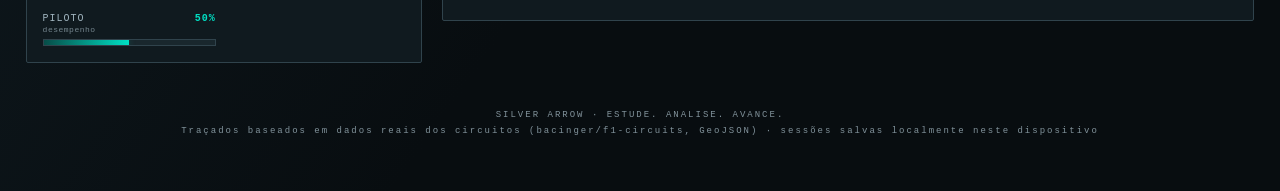
==== commit 87c8392c: "Reorganiza layout responsivo e corrige tema Aston Martin" ====
--- a/index.html
+++ b/index.html
@@ -15,6 +15,8 @@
       rel="stylesheet"
   >
 
+  <link rel="stylesheet" href="./css/layout.css">
+
   <title>PROJETO SILVER ARROW</title>
 </head>
 
@@ -28,6 +30,9 @@
 <div
   class="team-select-overlay"
   id="teamSelectOverlay"
+  role="dialog"
+  aria-modal="true"
+  aria-labelledby="teamSelectTitle"
 >
 
   <div class="team-select-panel">
@@ -39,7 +44,7 @@
           SILVER ARROW // INICIALIZAÇÃO
         </span>
 
-        <h1>
+        <h1 id="teamSelectTitle">
           ESCOLHA SUA EQUIPE
         </h1>
 
@@ -190,38 +195,8 @@
 
 <div class="wrap">
 
-
-  <!-- =======================================================
-       MAIN GRID
-  ======================================================== -->
-
-  <section class="championship-grid" aria-label="Campeonato e premiação semanal">
-    <section id="championshipCard" class="championship-card">
-      <div class="championship-heading"><span class="eyebrow">CAMPEONATO DE ESTUDOS</span><span id="championshipPeriod"></span></div>
-      <div class="championship-standing"><strong id="championshipPosition">P22</strong><span id="championshipMovement" aria-live="polite">— Primeira semana</span></div>
-      <p id="championshipProgress"></p>
-      <div id="championshipDays" class="championship-days" aria-label="Dias de estudo na semana"></div>
-      <p id="championshipComparison" class="championship-note"></p>
-      <details class="championship-rules"><summary>Como funciona a classificação?</summary><p>Semana de segunda a domingo. Estudar 25 minutos em cinco dias rende P1; nenhum estudo rende P22. Cada dia vale até 25 minutos para a posição: concentrar tudo em um dia não substitui a consistência. Durante a semana, a meta provisória cresce de um a cinco dias. Pausas não contam. A classificação é pessoal, em uma escala de 22 posições.</p></details>
-      <p id="championshipStorage" role="status" class="championship-note"></p>
-    </section>
-    <section id="weeklyAward" class="championship-card weekly-award">
-      <span class="eyebrow">PREMIAÇÃO SEMANAL</span>
-      <div class="award-result"><svg id="awardIcon" viewBox="0 0 48 48" width="48" height="48" aria-label="Troféu" role="img" hidden><path d="M14 6h20v12c0 9-5 13-10 13s-10-4-10-13V6Zm0 4H6v6c0 7 4 10 10 10m18-16h8v6c0 7-4 10-10 10M24 31v9m-8 2h16" fill="none" stroke="currentColor" stroke-width="3" stroke-linejoin="round"/></svg><strong id="awardPosition">—</strong></div>
-      <h2 id="awardTitle">Sua primeira premiação está chegando</h2>
-      <p id="awardDescription"></p>
-      <p class="championship-note">O resultado da semana encerrada fica salvo neste navegador. Ouro para P1, prata para P2 e bronze para P3.</p>
-    </section>
-  </section>
-
-  <main class="main-grid">
-
-
-    <!-- =====================================================
-         SESSION PANEL
-    ====================================================== -->
-
-    <section class="session-panel">
+  <main class="dashboard" aria-label="Painel de estudos">
+<section class="session-panel" aria-label="Pista e cronômetro de estudo">
 
 
       <div class="session-head">
@@ -242,6 +217,7 @@
           -
         </span>
 
+        <a class="circuit-shortcut" href="#circuitPicker">Escolher circuito ↓</a>
       </div>
 
 
@@ -250,6 +226,7 @@
            TRACK
       ==================================================== -->
 
+      <div class="session-stage">
       <div class="trackview">
 
         <span
@@ -299,6 +276,8 @@
         <div
           class="timer-display"
           id="timerDisplay"
+          role="timer"
+          aria-label="Tempo restante da sessão"
         >
           25:00
         </div>
@@ -335,6 +314,8 @@
       </div>
 
 
+
+      </div>
 
       <!-- ===================================================
            SESSION MODES
@@ -486,6 +467,7 @@
             max="10"
             value="7"
             id="focusRange"
+            aria-label="Nível de foco, de 1 a 10"
           >
 
         </div>
@@ -512,6 +494,7 @@
             max="100"
             value="80"
             id="completionRange"
+            aria-label="Porcentagem de tarefas concluídas"
           >
 
         </div>
@@ -538,6 +521,7 @@
             max="100"
             value="10"
             id="errorsRange"
+            aria-label="Porcentagem de erros e distrações"
           >
 
         </div>
@@ -556,13 +540,7 @@
 
     </section>
 
-
-
-    <!-- =====================================================
-         CIRCUIT PICKER
-    ====================================================== -->
-
-    <section class="picker-panel">
+<section class="picker-panel" id="circuitPicker" aria-label="Seleção de circuito">
 
       <div class="picker-head">
 
@@ -592,23 +570,87 @@
 
     </section>
 
-
-  </main>
-
-
-
-  <!-- =======================================================
-       LOWER GRID
-  ======================================================== -->
-
-  <section class="lower-grid">
-
-
-    <!-- =====================================================
-         CAR STATUS
-    ====================================================== -->
-
-    <section class="box-panel">
+<section id="championshipCard" class="championship-card">
+      <div class="championship-heading"><span class="eyebrow">CAMPEONATO DE ESTUDOS</span><span id="championshipPeriod"></span></div>
+      <div class="championship-standing"><strong id="championshipPosition">P22</strong><span id="championshipMovement" aria-live="polite">— Primeira semana</span></div>
+      <p id="championshipProgress"></p>
+      <div id="championshipDays" class="championship-days" aria-label="Dias de estudo na semana"></div>
+      <p id="championshipComparison" class="championship-note"></p>
+      <details class="championship-rules"><summary>Como funciona a classificação?</summary><p>Semana de segunda a domingo. Estudar 25 minutos em cinco dias rende P1; nenhum estudo rende P22. Cada dia vale até 25 minutos para a posição: concentrar tudo em um dia não substitui a consistência. Durante a semana, a meta provisória cresce de um a cinco dias. Pausas não contam. A classificação é pessoal, em uma escala de 22 posições.</p></details>
+      <p id="championshipStorage" role="status" class="championship-note"></p>
+    </section>
+
+<section id="weeklyAward" class="championship-card weekly-award">
+      <span class="eyebrow">PREMIAÇÃO SEMANAL</span>
+      <div class="award-result"><svg id="awardIcon" viewBox="0 0 48 48" width="48" height="48" aria-label="Troféu" role="img" hidden><path d="M14 6h20v12c0 9-5 13-10 13s-10-4-10-13V6Zm0 4H6v6c0 7 4 10 10 10m18-16h8v6c0 7-4 10-10 10M24 31v9m-8 2h16" fill="none" stroke="currentColor" stroke-width="3" stroke-linejoin="round"/></svg><strong id="awardPosition">—</strong></div>
+      <h2 id="awardTitle">Sua primeira premiação está chegando</h2>
+      <p id="awardDescription"></p>
+      <p class="championship-note">O resultado da semana encerrada fica salvo neste navegador. Ouro para P1, prata para P2 e bronze para P3.</p>
+    </section>
+
+<section class="box-panel telemetry-panel">
+
+      <div class="box-head">
+
+        <h2>
+          TELEMETRIA DE ESTUDO
+        </h2>
+
+        <span id="telemetrySessionCount">
+          0 voltas
+        </span>
+
+      </div>
+
+
+      <div
+        class="telemetry-grid"
+        id="telemetryGrid"
+      ></div>
+
+
+      <div class="telemetry-note">
+
+        RITMO compara o foco médio de hoje
+        com sua média histórica.
+
+        CONSISTÊNCIA mede a regularidade
+        das suas voltas nos últimos 7 dias.
+
+      </div>
+
+    </section>
+
+<section class="box-panel focus-panel">
+
+      <div class="box-head">
+
+        <h2>
+          FOCO · 7 DIAS
+        </h2>
+
+        <span>
+          histórico
+        </span>
+
+      </div>
+
+
+      <div class="box-body">
+
+        <svg
+          class="chart-svg"
+          id="focusChart"
+          viewBox="0 0 280 140"
+          role="img"
+          aria-label="Histórico de foco dos últimos sete dias"
+        ></svg>
+
+      </div>
+
+    </section>
+
+<section class="box-panel condition-panel">
 
       <div class="box-head">
 
@@ -725,89 +767,7 @@
       </div>
 
     </section>
-
-
-
-    <!-- =====================================================
-         TELEMETRIA DE ESTUDO
-    ====================================================== -->
-
-    <section class="box-panel">
-
-      <div class="box-head">
-
-        <h2>
-          TELEMETRIA DE ESTUDO
-        </h2>
-
-        <span id="telemetrySessionCount">
-          0 voltas
-        </span>
-
-      </div>
-
-
-      <div
-        class="telemetry-grid"
-        id="telemetryGrid"
-      ></div>
-
-
-      <div class="telemetry-note">
-
-        RITMO compara o foco médio de hoje
-        com sua média histórica.
-
-        CONSISTÊNCIA mede a regularidade
-        das suas voltas nos últimos 7 dias.
-
-      </div>
-
-    </section>
-
-
-
-    <!-- =====================================================
-         FOCUS CHART
-    ====================================================== -->
-
-    <section class="box-panel">
-
-      <div class="box-head">
-
-        <h2>
-          FOCO · 7 DIAS
-        </h2>
-
-        <span>
-          histórico
-        </span>
-
-      </div>
-
-
-      <div class="box-body">
-
-        <svg
-          class="chart-svg"
-          id="focusChart"
-          viewBox="0 0 280 140"
-          role="img"
-          aria-label="Histórico de foco dos últimos sete dias"
-        ></svg>
-
-      </div>
-
-    </section>
-
-
-  </section>
-
-
-
-  <!-- =======================================================
-       FOOTER
-  ======================================================== -->
+  </main>
 
   <footer>
 
--- a/css/layout.css
+++ b/css/layout.css
@@ -0,0 +1,135 @@
+/* Layout is independent of team colors. Loaded last so every skin uses the
+   same responsive geometry, including Odyssey G5 QHD and ultrawide screens. */
+html { scroll-behavior: smooth; scroll-padding-top: 24px; }
+body { overflow-x: clip; }
+.wrap { max-width: 2560px; padding: 24px clamp(12px, 2vw, 40px) 32px; }
+.topbar { padding-inline: clamp(16px, 2vw, 40px); }
+.summary { max-width: none; margin: 0; padding: 0; grid-template-columns: repeat(5, minmax(0, 1fr)); }
+.summary .cell { min-width: 0; padding: 16px 20px; }
+.summary .value { overflow-wrap: anywhere; }
+.dashboard {
+    display: grid;
+    grid-template-columns: minmax(0, 1fr);
+    gap: 20px;
+    align-items: start;
+    grid-template-areas: "session" "calendar" "championship" "award" "telemetry" "focus" "condition";
+}
+.dashboard > section { min-width: 0; margin: 0; }
+.dashboard .session-panel { grid-area: session; display: flex; flex-direction: column; }
+.dashboard .picker-panel { grid-area: calendar; }
+.dashboard #championshipCard { grid-area: championship; }
+.dashboard #weeklyAward { grid-area: award; }
+.dashboard .telemetry-panel { grid-area: telemetry; }
+.dashboard .focus-panel { grid-area: focus; }
+.dashboard .condition-panel { grid-area: condition; }
+.dashboard .session-head { flex-wrap: wrap; gap: 12px; align-items: center; }
+.dashboard .session-head > div { min-width: 0; }
+.dashboard .session-head h2 { overflow-wrap: anywhere; font-size: clamp(16px, 1.1vw, 24px); }
+.circuit-shortcut { padding: 8px 0; font: 11px var(--mono); flex-shrink: 0; text-underline-offset: 4px; }
+.session-stage { display: grid; grid-template-columns: minmax(0, 1fr); flex: 1; }
+.dashboard .trackview { height: clamp(270px, 45vw, 380px); min-width: 0; display: flex; align-items: center; justify-content: center; }
+.dashboard .trackview svg { width: 86%; height: 80%; max-width: none; }
+.dashboard .timer-block { min-width: 0; padding: 28px 16px; display: flex; flex-direction: column; align-items: center; justify-content: center; gap: 0; }
+.dashboard .timer-display { font-size: clamp(84px, 15vw, 116px); line-height: 1.05; letter-spacing: -3px; }
+.dashboard .timer-sub { line-height: 1.6; font-size: 11px; text-align: center; }
+.dashboard .session-type { font-size: 11px; line-height: 1.6; text-align: center; }
+.dashboard .controls { width: 100%; max-width: 360px; display: flex; flex-wrap: wrap; justify-content: center; gap: 10px; padding: 0; margin: 22px 0 0; }
+.dashboard .controls button { min-width: 0; flex: 1 1 110px; min-height: 46px; padding: 12px 10px; font-size: 11px; letter-spacing: 1px; }
+.dashboard .modeswitch { display: grid; grid-template-columns: repeat(3, minmax(0, 1fr)); overflow: visible; }
+.dashboard .modeswitch button { min-width: 0; min-height: 48px; padding: 10px 6px; white-space: normal; font-size: 10px; letter-spacing: .5px; }
+.dashboard .circuit-list { max-height: 360px; overflow-y: auto; }
+.dashboard .championship-card { padding: 20px; }
+.dashboard .championship-standing { margin: 14px 0; gap: 16px; }
+.dashboard .championship-standing strong { font-size: 52px; }
+.dashboard .award-result { margin: 16px 0; }
+.dashboard .weekly-award h2 { font-size: 20px; }
+.dashboard .box-head { gap: 10px; flex-wrap: wrap; }
+.dashboard .chart-svg { height: 180px; }
+.dashboard #carStatusBody { display: grid; grid-template-columns: repeat(2, minmax(0, 1fr)); gap: 16px; margin-top: 20px; }
+.dashboard .car-attr { margin: 0; min-width: 0; }
+.dashboard .car-attr-row { gap: 8px; }
+.dashboard .car-attr-row .attr-name { overflow-wrap: anywhere; }
+.dashboard .car-attr-row .attr-val { flex-shrink: 0; }
+.wrap footer { margin: 24px 0 0; padding: 20px 12px; display: block; text-align: center; line-height: 1.8; }
+@media (min-width: 700px) {
+    .dashboard { grid-template-columns: repeat(2, minmax(0, 1fr)); grid-template-areas: "session session" "calendar calendar" "championship award" "telemetry focus" "condition condition"; }
+    .session-stage { grid-template-columns: minmax(0, 1.3fr) minmax(0, 1fr); }
+    .dashboard .trackview { height: 380px; }
+    .dashboard .timer-display { font-size: clamp(86px, 10vw, 128px); }
+    .dashboard .modeswitch { grid-template-columns: repeat(5, minmax(0, 1fr)); }
+    .dashboard .condition-panel > .box-body { display: grid; grid-template-columns: minmax(0, 1fr) minmax(0, 2fr); gap: 20px; }
+    .dashboard .sleep-input-group { grid-column: 1; }
+    .dashboard .driver-condition { grid-column: 1; margin-top: 0; }
+    .dashboard #carStatusBody { grid-column: 2; grid-row: 1 / 3; margin-top: 0; align-content: center; }
+}
+@media (min-width: 1100px) {
+    .dashboard { grid-template-columns: repeat(3, minmax(0, 1fr)); grid-template-areas: "session session calendar" "championship award telemetry" "condition focus focus"; }
+    .dashboard .session-panel, .dashboard .picker-panel { align-self: stretch; }
+    .dashboard .trackview { height: 100%; min-height: 410px; }
+    .dashboard .session-stage { min-height: 410px; }
+    .dashboard .timer-display { font-size: clamp(92px, 7vw, 138px); }
+    .dashboard .circuit-list { max-height: 660px; }
+    .dashboard .condition-panel > .box-body { display: block; }
+    .dashboard .driver-condition { margin-top: 18px; }
+    .dashboard #carStatusBody { margin-top: 20px; }
+    .dashboard .focus-panel .chart-svg { height: 260px; }
+}
+@media (min-width: 1800px) {
+    .dashboard { grid-template-columns: minmax(0, 1.2fr) minmax(0, 1.2fr) minmax(0, 1fr) minmax(0, 1fr); grid-template-areas: "session session championship award" "session session telemetry focus" "session session condition calendar"; gap: 24px; }
+    .dashboard .session-panel { align-self: stretch; }
+    .dashboard .session-stage { min-height: 460px; }
+    .dashboard .trackview { min-height: 460px; }
+    .dashboard .timer-display { font-size: clamp(124px, 7vw, 178px); }
+    .dashboard .circuit-list { max-height: 350px; }
+    .dashboard .focus-panel .chart-svg { height: 180px; }
+    .dashboard .championship-card p { font-size: 12px; }
+    .dashboard .session-panel .subject-body { padding: 22px; }
+}
+@media (min-width: 2500px) {
+    .dashboard .session-stage { min-height: 600px; }
+    .dashboard .trackview { min-height: 600px; }
+    .dashboard .timer-display { font-size: 178px; }
+    .dashboard .session-head, .dashboard .box-head, .dashboard .picker-head { padding: 22px; }
+    .dashboard .circuit-list { max-height: 420px; }
+}
+@media (max-width: 699px) {
+    .topbar { flex-wrap: wrap; gap: 16px; }
+    .topbar-right { width: 100%; flex-wrap: wrap; justify-content: space-between; }
+    .summary { grid-template-columns: repeat(2, minmax(0, 1fr)); }
+    .summary .cell { padding: 12px; }
+    .summary .cell:last-child { grid-column: 1 / -1; }
+    .dashboard .session-head { flex-direction: row; }
+    .dashboard .session-head > div { flex: 1 1 100%; }
+    .dashboard .championship-card { padding: 18px; }
+    .dashboard .engineer { align-items: flex-start; line-height: 1.6; }
+}
+@media (prefers-reduced-motion: reduce) { html { scroll-behavior: auto; } }
+
+.summary .cell:nth-child(n) { padding: 16px 20px; }
+@media (min-width: 1100px) and (max-width: 1799px) {
+    .dashboard .session-stage, .dashboard .trackview { min-height: 340px; }
+}
+@media (min-width: 1800px) and (max-width: 2499px) {
+    .dashboard .championship-card { padding: 16px; }
+    .dashboard .championship-card p { font-size: 10px; line-height: 1.5; }
+    .dashboard .championship-standing { margin: 10px 0; }
+    .dashboard .championship-standing strong { font-size: 44px; }
+    .dashboard .championship-days { margin: 10px 0; }
+    .dashboard .championship-day { padding: 8px 2px; }
+    .dashboard .award-result { margin: 10px 0; }
+    .dashboard .award-result strong { font-size: 36px; }
+    .dashboard .weekly-award h2 { font-size: 17px; margin: 10px 0; }
+    .dashboard .box-head, .dashboard .picker-head { padding: 14px 16px; }
+    .dashboard .box-head h2 { font-size: 13px; }
+    .dashboard .telemetry-cell { padding: 10px 12px; }
+    .dashboard .telemetry-cell .tval { font-size: 20px; }
+    .dashboard .chart-svg, .dashboard .focus-panel .chart-svg { height: 140px; }
+    .dashboard .condition-panel > .box-body { padding: 14px 16px; }
+    .dashboard .condition-panel .subject-select label { margin-bottom: 6px; }
+    .dashboard .condition-panel .subject-select input { min-height: 36px; padding: 8px 10px; }
+    .dashboard .condition-panel .driver-condition { margin-top: 12px; padding-top: 12px; }
+    .dashboard #carStatusBody { margin-top: 14px; gap: 12px; }
+    .dashboard .circuit-list { max-height: 280px; }
+    .dashboard .circuit-row { padding-block: 10px; }
+}
+@media (max-width: 699px) { .summary .cell:nth-child(n) { padding: 12px; } }
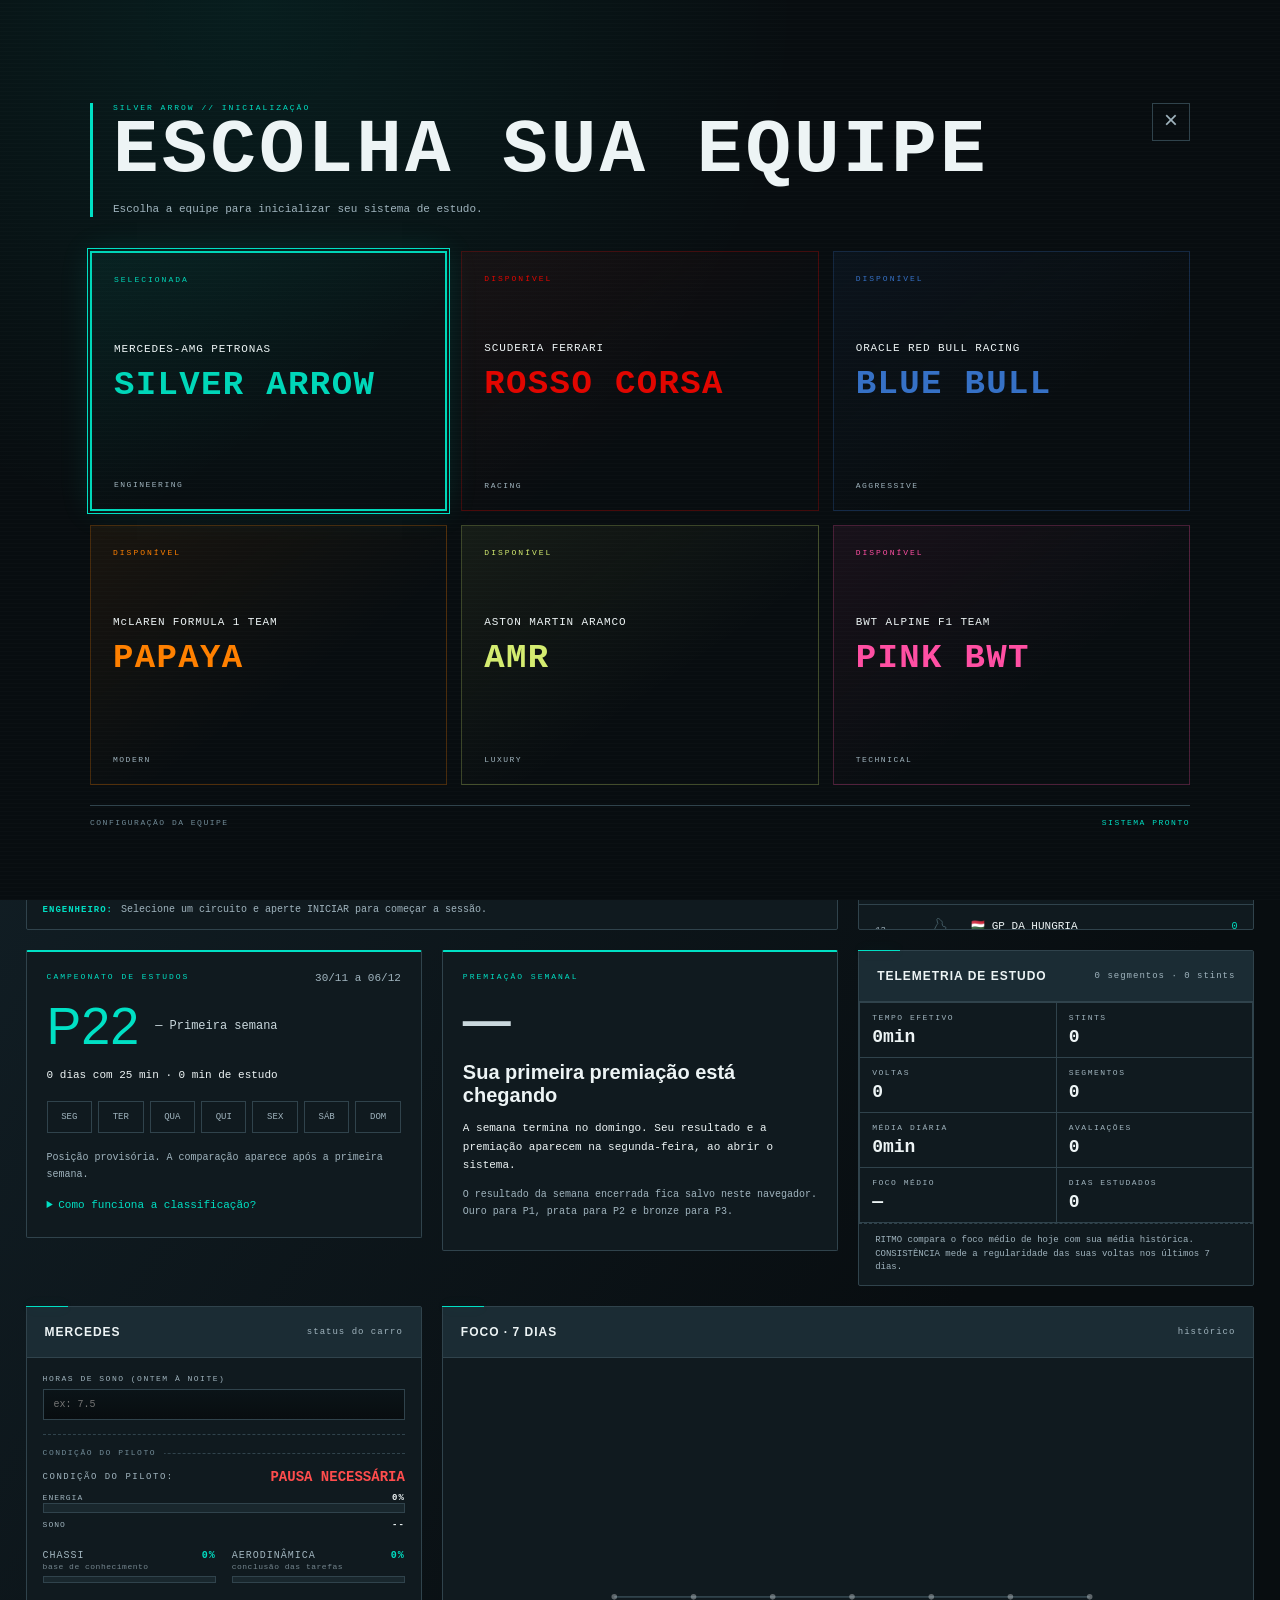
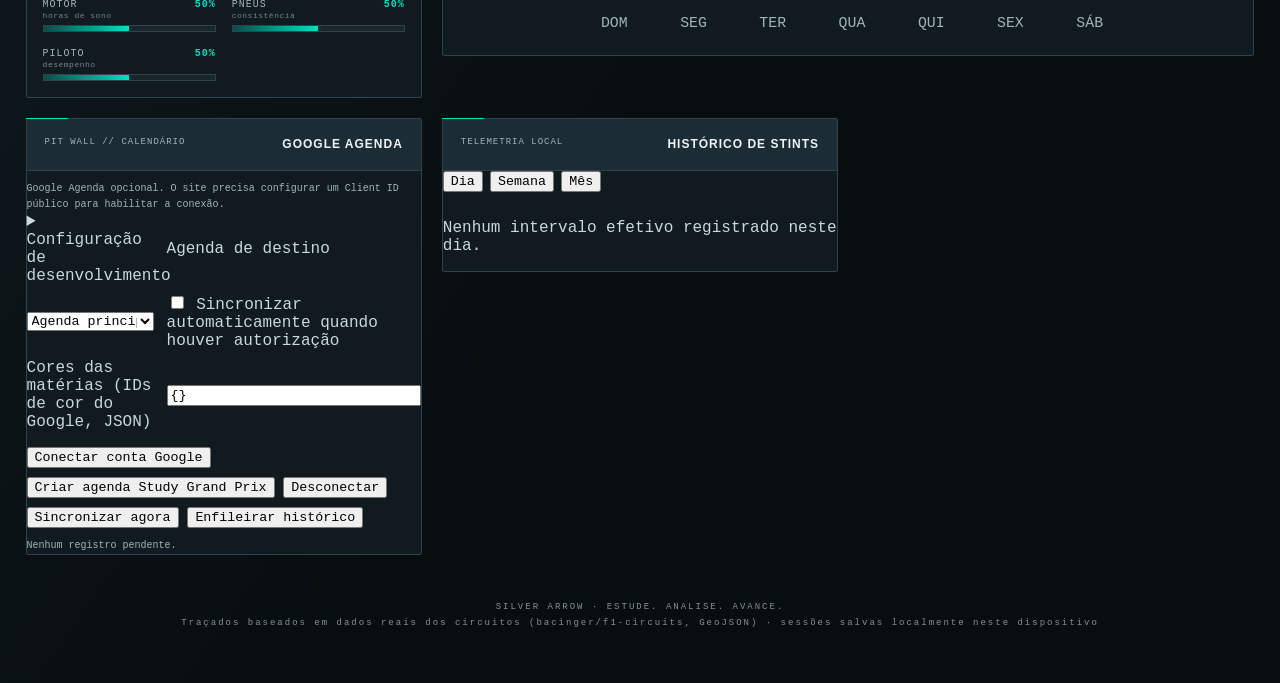
==== commit eda9d7e1: "Estabiliza sessões e adiciona telemetria de estudos" ====
--- a/index.html
+++ b/index.html
@@ -16,6 +16,7 @@
   >
 
   <link rel="stylesheet" href="./css/layout.css">
+  <script src="https://accounts.google.com/gsi/client" async defer></script>
 
   <title>PROJETO SILVER ARROW</title>
 </head>
@@ -371,7 +372,7 @@
            SUBJECT
       ==================================================== -->
 
-      <p id="modeHelp" class="mode-help">25 minutos de estudo · uma volta · avaliação ao final.</p>
+      <p id="modeHelp" class="mode-help">25 minutos de estudo · um stint · avaliação no pit stop.</p>
 
       <div class="box-body subject-body">
 
@@ -441,8 +442,8 @@
       >
 
         <div class="rtitle">
-          AVALIAÇÃO DA VOLTA —
-          COMO FOI A SESSÃO?
+          AVALIAÇÃO DO STINT —
+          COMO FOI O BLOCO?
         </div>
 
 
@@ -621,6 +622,37 @@
 
     </section>
 
+    <section class="box-panel calendar-panel" id="googleCalendarPanel" aria-labelledby="googleCalendarTitle">
+      <div class="box-head">
+        <span class="eyebrow">PIT WALL // CALENDÁRIO</span>
+        <h2 id="googleCalendarTitle">GOOGLE AGENDA</h2>
+      </div>
+      <p id="calendarStatus" class="subject-help" role="status" aria-live="polite">Opcional. Seus stints ficam salvos localmente mesmo sem conexão.</p>
+      <div class="calendar-settings-grid">
+        <details class="calendar-dev-config"><summary>Configuração de desenvolvimento</summary><label for="calendarClientId">Client ID OAuth (opcional)</label>
+        <input id="calendarClientId" type="text" autocomplete="off" placeholder="...apps.googleusercontent.com"></details>
+        <label for="calendarSelect">Agenda de destino</label>
+        <select id="calendarSelect"><option value="primary">Agenda principal</option></select>
+        <label><input id="calendarAutoSync" type="checkbox"> Sincronizar automaticamente quando houver autorização</label>
+        <label for="calendarSubjectColors">Cores das matérias (IDs de cor do Google, JSON)</label>
+        <input id="calendarSubjectColors" type="text" autocomplete="off" placeholder='{"matematica":"7"}'>
+      </div>
+      <div class="calendar-actions">
+        <button type="button" id="calendarConnectBtn">Conectar conta Google</button>
+        <button type="button" id="calendarCreateBtn" class="secondary">Criar agenda Study Grand Prix</button>
+        <button type="button" id="calendarDisconnectBtn" class="secondary">Desconectar</button>
+        <button type="button" id="calendarSyncBtn" class="secondary">Sincronizar agora</button>
+        <button type="button" id="calendarHistoryBtn" class="secondary">Enfileirar histórico</button>
+      </div>
+      <p id="calendarQueueStatus" class="subject-help">Nenhum registro pendente.</p>
+    </section>
+
+    <section class="box-panel calendar-panel" id="internalCalendarPanel" aria-labelledby="internalCalendarTitle">
+      <div class="box-head"><span class="eyebrow">TELEMETRIA LOCAL</span><h2 id="internalCalendarTitle">HISTÓRICO DE STINTS</h2></div>
+      <div class="calendar-periods" role="group" aria-label="Período do calendário"><button type="button" data-calendar-period="day">Dia</button><button type="button" data-calendar-period="week">Semana</button><button type="button" data-calendar-period="month">Mês</button></div>
+      <div id="studyCalendarTimeline" class="calendar-timeline" aria-live="polite"></div>
+    </section>
+
 <section class="box-panel focus-panel">
 
       <div class="box-head">
--- a/css/layout.css
+++ b/css/layout.css
@@ -133,3 +133,24 @@
     .dashboard .circuit-row { padding-block: 10px; }
 }
 @media (max-width: 699px) { .summary .cell:nth-child(n) { padding: 12px; } }
+/* Stint and calendar panels */
+.calendar-settings-grid { display:grid; grid-template-columns:minmax(0,1fr) minmax(0,2fr); gap:.55rem .8rem; align-items:center; }
+.calendar-settings-grid label:last-child { grid-column:1 / -1; }
+.calendar-actions { display:flex; flex-wrap:wrap; gap:.55rem; margin-top:1rem; }
+.calendar-timeline { display:grid; gap:.55rem; }
+.calendar-stint { display:grid; grid-template-columns:minmax(0,1.2fr) minmax(0,1fr) auto; gap:.75rem; padding:.7rem; border:1px solid color-mix(in srgb, currentColor 22%, transparent); border-radius:.4rem; }
+.calendar-stint small { opacity:.75; }
+.calendar-periods { display:flex; flex-wrap:wrap; gap:.45rem; margin-bottom:.7rem; }
+.calendar-periods button[aria-pressed="true"] { outline:2px solid currentColor; outline-offset:2px; }
+.analytics-week-column { min-height:7rem; padding:.55rem; border:1px solid color-mix(in srgb, currentColor 18%, transparent); border-radius:.35rem; }
+.analytics-week-column h3 { margin:.1rem 0 .5rem; text-transform:uppercase; font-size:.72rem; letter-spacing:.08em; }
+.analytics-week-column .calendar-segment { margin-bottom:.4rem; padding:.4rem; border-left:3px solid currentColor; }
+.analytics-month-grid { display:grid; grid-template-columns:repeat(7,minmax(0,1fr)); gap:.35rem; }
+.analytics-month-day { min-height:3.3rem; padding:.35rem; border:1px solid color-mix(in srgb, currentColor 15%, transparent); border-radius:.3rem; display:grid; gap:.15rem; }
+.analytics-month-day.has-study { border-color:currentColor; }
+.analytics-month-day small, .calendar-aggregate-note { opacity:.75; }
+@media (max-width: 700px) {
+  .calendar-settings-grid { grid-template-columns:1fr; }
+  .calendar-settings-grid label:last-child { grid-column:auto; }
+  .calendar-stint { grid-template-columns:1fr; gap:.2rem; }
+}
